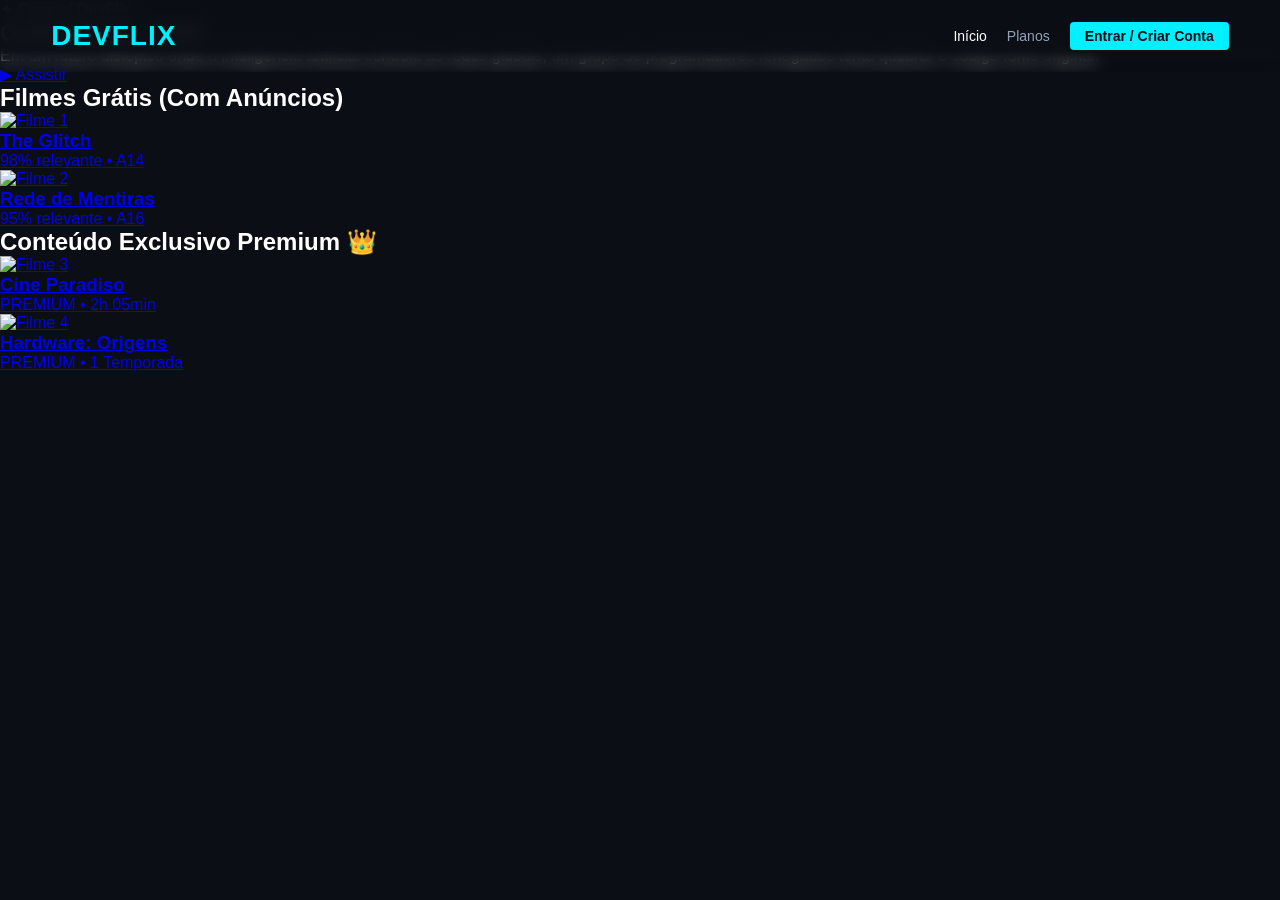
==== index.html @ c58fc50c "V1" ====
<!DOCTYPE html>
<html lang="pt-BR">
<head>
    <meta charset="UTF-8">
    <meta name="viewport" content="width=device-width, initial-scale=1.0">
    <title>DevFlix | Início</title>
    <link rel="stylesheet" href="global.css">
    <link rel="stylesheet" href="home.css">
</head>
<body>

    <header>
        <a href="index.html" class="logo">DevFlix</a>
        <ul class="menu-navegacao">
            <li><a href="index.html" class="ativo">Início</a></li>
            <li><a href="planos.html">Planos</a></li>
            <li><a href="login.html" class="btn-nav-destaque">Entrar / Criar Conta</a></li>
        </ul>
    </header>

    <section class="banner-destaque">
        <div class="conteudo-banner">
            <span class="badge-destaque">✦ Original DevFlix</span>
            <h1 class="titulo-destaque">CyberForge: 2026</h1>
            <p class="sinopse-destaque">Em um futuro distópico onde a inteligência artificial controla as redes globais, um grupo de programadores renegados tenta quebrar o código fonte original.</p>
            <a href="login.html" class="btn-assistir">▶ Assistir</a>
        </div>
    </section>

    <main class="container-categorias">
        <section>
            <h2 class="titulo-categoria">Filmes Grátis (Com Anúncios)</h2>
            <div class="grade-filmes">
                <a href="login.html" class="card-filme">
                    <img src="https://images.unsplash.com/photo-1542751371-adc38448a05e?auto=format&fit=crop&w=500&q=80" alt="Filme 1">
                    <div class="card-info-overlay">
                        <h3 class="card-titulo">The Glitch</h3>
                        <div class="card-metadados">98% relevante • A14</div>
                    </div>
                </a>
                <a href="login.html" class="card-filme">
                    <img src="https://images.unsplash.com/photo-1518709268805-4e9042af9f23?auto=format&fit=crop&w=500&q=80" alt="Filme 2">
                    <div class="card-info-overlay">
                        <h3 class="card-titulo">Rede de Mentiras</h3>
                        <div class="card-metadados">95% relevante • A16</div>
                    </div>
                </a>
            </div>
        </section>

        <section>
            <h2 class="titulo-categoria">Conteúdo Exclusivo Premium 👑</h2>
            <div class="grade-filmes">
                <a href="planos.html" class="card-filme card-premium">
                    <img src="https://images.unsplash.com/photo-1536440136628-849c177e76a1?auto=format&fit=crop&w=500&q=80" alt="Filme 3">
                    <div class="card-info-overlay">
                        <h3 class="card-titulo">Cine Paradiso</h3>
                        <div class="card-metadados"><span class="tag-premium">PREMIUM</span> • 2h 05min</div>
                    </div>
                </a>
                <a href="planos.html" class="card-filme card-premium">
                    <img src="https://images.unsplash.com/photo-1550745165-9bc0b252726f?auto=format&fit=crop&w=500&q=80" alt="Filme 4">
                    <div class="card-info-overlay">
                        <h3 class="card-titulo">Hardware: Origens</h3>
                        <div class="card-metadados"><span class="tag-premium">PREMIUM</span> • 1 Temporada</div>
                    </div>
                </a>
            </div>
        </section>
    </main>

</body>
</html>
---- global.css ----
* {
    margin: 0;
    padding: 0;
    box-sizing: border-box;
    font-family: 'Segoe UI', Roboto, sans-serif;
}

body {
    background-color: #0b0e14;
    color: #ffffff;
    overflow-x: hidden;
    padding-bottom: 50px;
}

/* NAVBAR GLOBAL (Igual em todas as páginas) */
header {
    position: fixed;
    top: 0;
    left: 0;
    width: 100%;
    z-index: 1000;
    background: linear-gradient(to bottom, rgba(11,14,20,0.95) 70%, rgba(11,14,20,0) 100%);
    backdrop-filter: blur(8px);
    display: flex;
    justify-content: space-between;
    align-items: center;
    padding: 20px 4%;
}

.logo {
    font-size: 28px;
    font-weight: 800;
    color: #00f0ff;
    text-transform: uppercase;
    text-decoration: none;
    letter-spacing: 1px;
}

.menu-navegacao {
    display: flex;
    list-style: none;
    gap: 20px;
    align-items: center;
}

.menu-navegacao a {
    color: #94a3b8;
    text-decoration: none;
    font-size: 14px;
    font-weight: 500;
    transition: 0.3s;
}

.menu-navegacao a:hover, .menu-navegacao a.ativo {
    color: #ffffff;
}

.btn-nav-destaque {
    background-color: #00f0ff;
    color: #0b0e14 !important;
    padding: 6px 15px;
    border-radius: 4px;
    font-weight: 600 !important;
}

.btn-nav-destaque:hover {
    box-shadow: 0 0 10px rgba(0, 240, 255, 0.5);
}
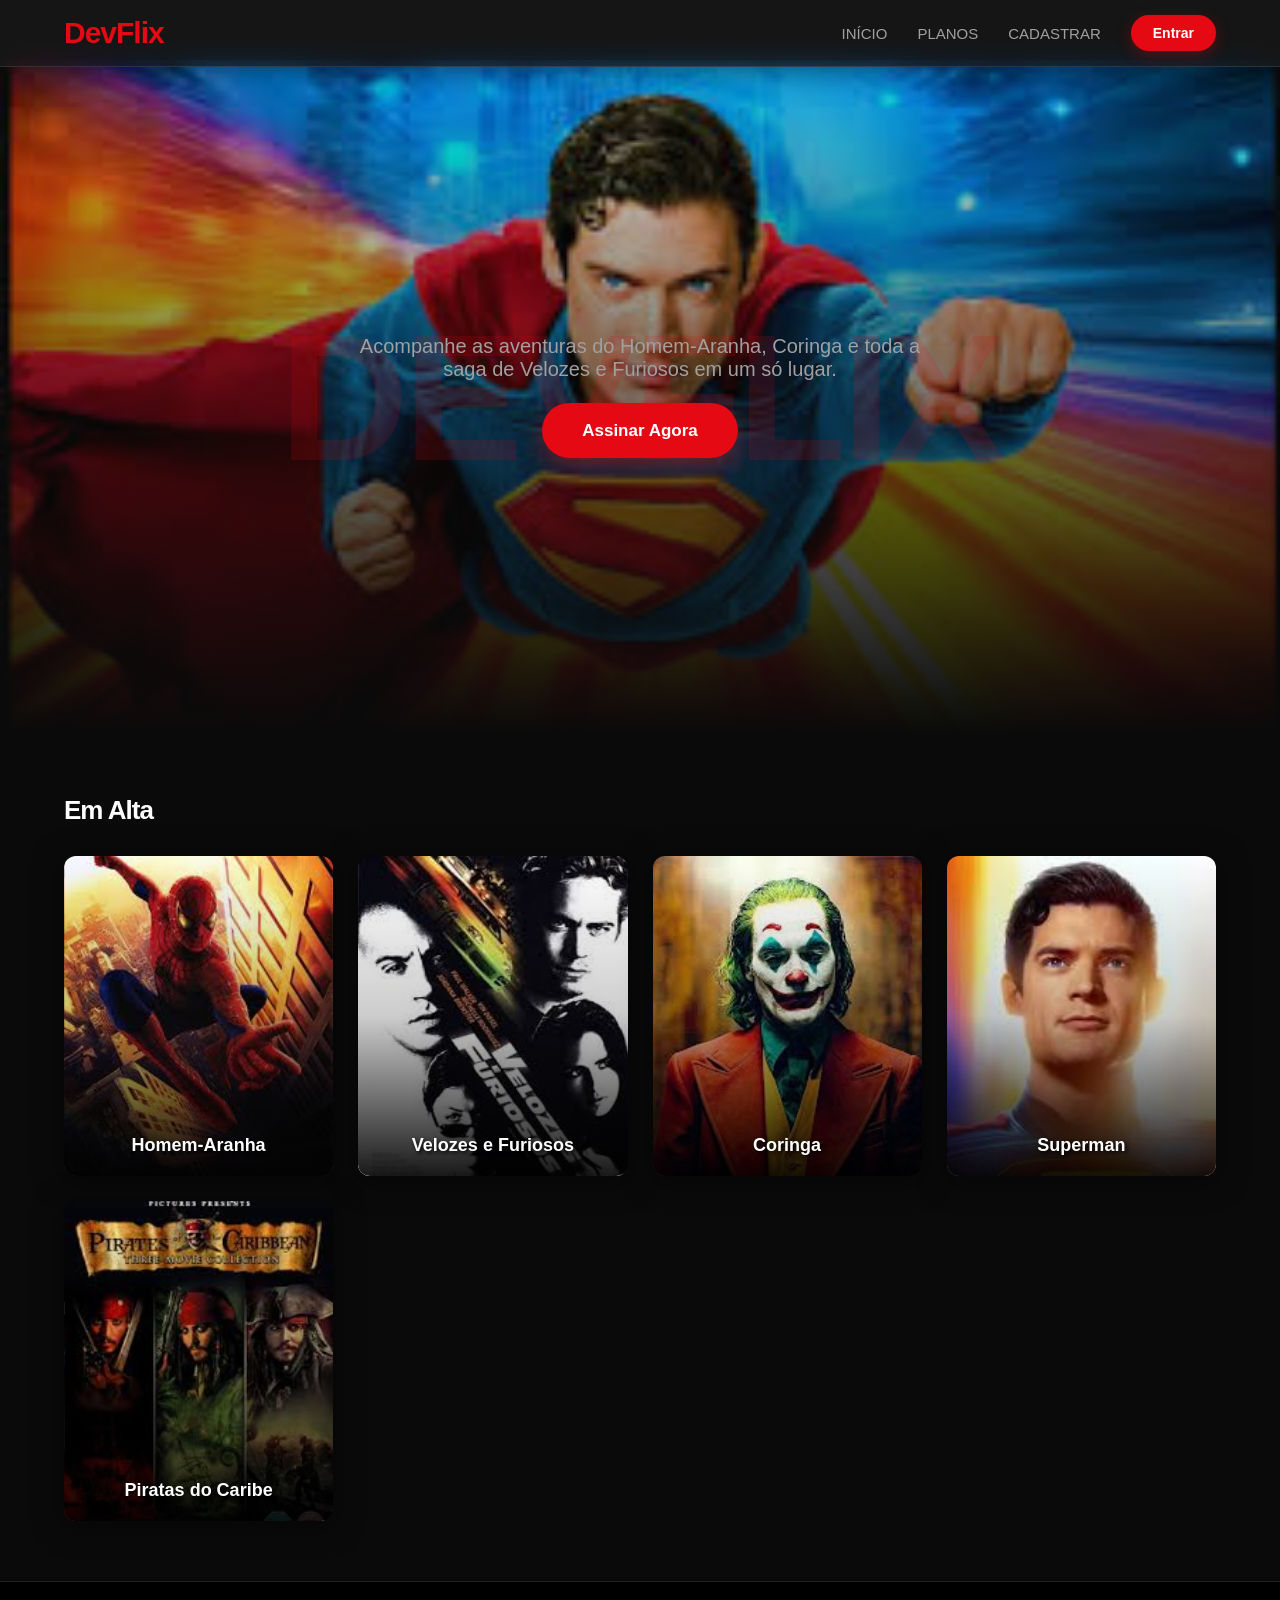
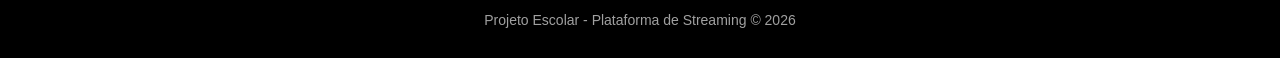
==== commit 9f96565f: "devflix" ====
--- a/index.html
+++ b/index.html
@@ -3,71 +3,89 @@
 <head>
     <meta charset="UTF-8">
     <meta name="viewport" content="width=device-width, initial-scale=1.0">
-    <title>DevFlix | Início</title>
-    <link rel="stylesheet" href="global.css">
-    <link rel="stylesheet" href="home.css">
+    <title>DevFlix - Início</title>
+    
+    
+    <link rel="stylesheet" href="style.css">
 </head>
 <body>
-
-    <header>
-        <a href="index.html" class="logo">DevFlix</a>
-        <ul class="menu-navegacao">
-            <li><a href="index.html" class="ativo">Início</a></li>
-            <li><a href="planos.html">Planos</a></li>
-            <li><a href="login.html" class="btn-nav-destaque">Entrar / Criar Conta</a></li>
-        </ul>
+    <header class="navbar">
+        <h1 class="logo">DevFlix</h1>
+        <nav>
+            <a href="index.html">Início</a>
+            <a href="planos.html">Planos</a>
+            <div class="nav-user">
+                <a href="perfil.html" class="user-profile-link">
+                    <div class="user-avatar user-avatar-display">U</div>
+                    <span class="user-name-display">Meu Perfil</span>
+                </a>
+                <a href="index.html" class="btn-sair">Sair</a>
+            </div>
+            <div class="nav-auth">
+                <a href="cadastro.html">Cadastrar</a>
+                <a href="login.html" class="btn-login">Entrar</a>
+            </div>
+        </nav>
     </header>
 
-    <section class="banner-destaque">
-        <div class="conteudo-banner">
-            <span class="badge-destaque">✦ Original DevFlix</span>
-            <h1 class="titulo-destaque">CyberForge: 2026</h1>
-            <p class="sinopse-destaque">Em um futuro distópico onde a inteligência artificial controla as redes globais, um grupo de programadores renegados tenta quebrar o código fonte original.</p>
-            <a href="login.html" class="btn-assistir">▶ Assistir</a>
-        </div>
-    </section>
-
-    <main class="container-categorias">
-        <section>
-            <h2 class="titulo-categoria">Filmes Grátis (Com Anúncios)</h2>
-            <div class="grade-filmes">
-                <a href="login.html" class="card-filme">
-                    <img src="https://images.unsplash.com/photo-1542751371-adc38448a05e?auto=format&fit=crop&w=500&q=80" alt="Filme 1">
-                    <div class="card-info-overlay">
-                        <h3 class="card-titulo">The Glitch</h3>
-                        <div class="card-metadados">98% relevante • A14</div>
-                    </div>
-                </a>
-                <a href="login.html" class="card-filme">
-                    <img src="https://images.unsplash.com/photo-1518709268805-4e9042af9f23?auto=format&fit=crop&w=500&q=80" alt="Filme 2">
-                    <div class="card-info-overlay">
-                        <h3 class="card-titulo">Rede de Mentiras</h3>
-                        <div class="card-metadados">95% relevante • A16</div>
-                    </div>
-                </a>
+    <main>
+        <section class="banner">
+            <div class="banner-marca-dagua">DEVFLIX</div>
+            <div class="banner-conteudo">
+                <p>Acompanhe as aventuras do Homem-Aranha, Coringa e toda a saga de Velozes e Furiosos em um só lugar.</p>
+                <a href="planos.html" class="btn-destaque">Assinar Agora</a>
             </div>
         </section>
 
-        <section>
-            <h2 class="titulo-categoria">Conteúdo Exclusivo Premium 👑</h2>
-            <div class="grade-filmes">
-                <a href="planos.html" class="card-filme card-premium">
-                    <img src="https://images.unsplash.com/photo-1536440136628-849c177e76a1?auto=format&fit=crop&w=500&q=80" alt="Filme 3">
-                    <div class="card-info-overlay">
-                        <h3 class="card-titulo">Cine Paradiso</h3>
-                        <div class="card-metadados"><span class="tag-premium">PREMIUM</span> • 2h 05min</div>
-                    </div>
-                </a>
-                <a href="planos.html" class="card-filme card-premium">
-                    <img src="https://images.unsplash.com/photo-1550745165-9bc0b252726f?auto=format&fit=crop&w=500&q=80" alt="Filme 4">
-                    <div class="card-info-overlay">
-                        <h3 class="card-titulo">Hardware: Origens</h3>
-                        <div class="card-metadados"><span class="tag-premium">PREMIUM</span> • 1 Temporada</div>
-                    </div>
-                </a>
-            </div>
-        </section>
+        <section class="catalogo">
+    <h3>Em Alta</h3>
+    <div class="grade-filmes">
+        <div class="filme homem-aranha" title="Homem-Aranha">
+            <span class="filme-titulo">Homem-Aranha</span>
+        </div>
+        
+        <div class="filme velozes-e-furiosos" title="Velozes e Furiosos">
+            <span class="filme-titulo">Velozes e Furiosos</span>
+        </div>
+        
+        <div class="filme coringa" title="Coringa">
+            <span class="filme-titulo">Coringa</span>
+        </div>
+        
+        <div class="filme superman" title="Superman">
+            <span class="filme-titulo">Superman</span>
+        </div>
+        
+        <div class="filme piratas-do-caribe" title="Piratas do Caribe">
+            <span class="filme-titulo">Piratas do Caribe</span>
+        </div>
+    </div>
+</section>
     </main>
 
+    <footer>
+        <p>Projeto Escolar - Plataforma de Streaming &copy; 2026</p>
+    </footer>
+
+    <div id="login-sucesso" class="modal-login-sucesso">
+        <div class="modal-login-sucesso-card">
+            <h2>✅ Login Efetuado!</h2>
+            <p>Bem-vindo de volta à DevFlix.</p>
+            <a href="#logado" class="btn-login btn-fechar-login">Continuar Assistindo</a>
+        </div>
+    </div>
+
+    <div id="logado" style="display: none;"></div>
+
+    <script>
+        window.addEventListener('load', () => {
+            const nomeSalvo = localStorage.getItem('devflix_nome');
+            if (nomeSalvo) {
+                document.querySelectorAll('.user-name-display').forEach(el => el.innerText = nomeSalvo);
+                const inicial = nomeSalvo.charAt(0).toUpperCase();
+                document.querySelectorAll('.user-avatar-display').forEach(el => el.innerText = inicial);
+            }
+        });
+    </script>
 </body>
 </html>
--- a/style.css
+++ b/style.css
@@ -0,0 +1,540 @@
+:root {
+    --fundo-profundo: #0a0a0a;
+    --fundo-cartao: #1a1a1a;
+    --texto-principal: #ffffff;
+    --texto-secundario: #a0a0a0;
+    --cor-destaque: #e50914;
+    --sombra-suave: 0 4px 30px rgba(0, 0, 0, 0.5);
+    --efeito-vidro: blur(10px) saturate(180%);
+    --fundo-vidro: rgba(26, 26, 26, 0.75);
+}
+
+* {
+    margin: 0;
+    padding: 0;
+    box-sizing: border-box;
+    font-family: 'Montserrat', 'Roboto', 'Segoe UI', Tahoma, sans-serif;
+}
+
+body {
+    background-color: var(--fundo-profundo);
+    color: var(--texto-principal);
+    display: flex;
+    flex-direction: column;
+    min-height: 100vh;
+}
+
+a {
+    text-decoration: none;
+    color: var(--texto-principal);
+    transition: all 0.3s ease;
+}
+
+a:hover {
+    color: var(--cor-destaque);
+}
+
+.navbar {
+    display: flex;
+    justify-content: space-between;
+    align-items: center;
+    padding: 15px 5%;
+    background-color: var(--fundo-vidro);
+    backdrop-filter: var(--efeito-vidro);
+    -webkit-backdrop-filter: var(--efeito-vidro);
+    position: fixed;
+    top: 0;
+    width: 100%;
+    z-index: 1000;
+    border-bottom: 1px solid rgba(255, 255, 255, 0.1);
+    box-shadow: var(--sombra-suave);
+}
+
+.logo {
+    color: var(--cor-destaque);
+    font-size: 30px;
+    font-weight: 900;
+    letter-spacing: -1px;
+}
+
+.navbar nav {
+    display: flex;
+    gap: 30px;
+    align-items: center;
+}
+
+.navbar nav a:not(.btn-login) {
+    font-size: 15px;
+    font-weight: 500;
+    text-transform: uppercase;
+    color: var(--texto-secundario);
+}
+
+.btn-login {
+    background-color: var(--cor-destaque);
+    padding: 10px 22px;
+    border-radius: 50px;
+    font-weight: 700;
+    font-size: 14px;
+    box-shadow: 0 4px 15px rgba(229, 9, 20, 0.3);
+}
+
+.btn-login:hover {
+    background-color: #b20710;
+    transform: translateY(-2px);
+}
+
+footer {
+    margin-top: auto; 
+    text-align: center;
+    padding: 30px;
+    background-color: #000;
+    font-size: 14px;
+    color: var(--texto-secundario);
+    border-top: 1px solid #222;
+}
+
+.banner {
+    height: 75vh;
+    display: flex;
+    align-items: center;
+    justify-content: center;
+    text-align: center;
+    background: linear-gradient(180deg, rgba(10,10,10,0.1) 0%, rgba(10,10,10,1) 100%), url('img/banner.jpg') center/cover no-repeat;
+    padding: 0 10% 20px;
+    margin-top: 60px; 
+    position: relative;
+    overflow: hidden;
+}
+
+.banner-marca-dagua {
+    position: absolute;
+    font-size: 14vw;
+    font-weight: 900;
+    color: rgba(229, 9, 20, 0.15);
+    z-index: 0;
+    user-select: none;
+    letter-spacing: -5px;
+    top: 50%;
+    transform: translateY(-50%);
+}
+
+.banner-conteudo {
+    z-index: 1;
+    position: relative;
+}
+
+.banner-conteudo h2 {
+    font-size: 50px;
+    font-weight: 800;
+    letter-spacing: -2px;
+    margin-bottom: 20px;
+    line-height: 1.1;
+}
+
+.banner-conteudo p {
+    font-size: 20px;
+    color: var(--texto-secundario);
+    margin-bottom: 40px;
+    max-width: 600px;
+    margin-left: auto;
+    margin-right: auto;
+}
+
+.btn-destaque {
+    background-color: var(--cor-destaque);
+    color: white;
+    padding: 18px 40px;
+    font-size: 17px;
+    font-weight: 700;
+    border-radius: 50px;
+    box-shadow: 0 10px 25px rgba(229, 9, 20, 0.4);
+}
+
+.btn-destaque:hover {
+    background-color: #b20710;
+    transform: scale(1.03);
+}
+
+.catalogo {
+    padding: 60px 5%;
+}
+
+.catalogo h3 {
+    font-size: 26px;
+    font-weight: 700;
+    margin-bottom: 30px;
+    letter-spacing: -1px;
+}
+
+.grade-filmes {
+    display: grid;
+    grid-template-columns: repeat(auto-fill, minmax(220px, 1fr));
+    gap: 25px;
+}
+
+.filme {
+    background-color: var(--fundo-cartao);
+    height: 320px;
+    border-radius: 12px;
+    display: flex;
+    flex-direction: column;
+    align-items: center;
+    justify-content: flex-end;
+    padding: 20px;
+    cursor: pointer;
+    box-shadow: var(--sombra-suave);
+    transition: all 0.4s cubic-bezier(0.165, 0.84, 0.44, 1);
+    position: relative;
+    overflow: hidden;
+    background-size: cover;
+    background-position: center;
+    background-color: #1a1a1a;
+}
+
+.filme.homem-aranha { background-image: url('img/homem-aranha.jpg'); }
+.filme.velozes-e-furiosos { background-image: url('img/velozes-e-furiosos.jpg'); }
+.filme.coringa { background-image: url('img/coringa.jpg'); }
+.filme.superman { background-image: url('img/superman.jpg'); }
+.filme.piratas-do-caribe { background-image: url('img/piratas-do-caribe.jpg'); }
+
+.filme::before {
+    content: '';
+    position: absolute;
+    top: 0; left: 0; width: 100%; height: 100%;
+    background: linear-gradient(to top, rgba(0,0,0,0.9) 0%, rgba(0,0,0,0.2) 50%, rgba(0,0,0,0) 100%);
+    border-radius: 12px;
+    z-index: 1;
+}
+
+.filme::after {
+    content: '';
+    position: absolute;
+    top: 0; left: 0; width: 100%; height: 100%;
+    background: linear-gradient(180deg, rgba(229,9,20,0) 50%, rgba(229,9,20,0.15) 100%);
+    opacity: 0;
+    transition: opacity 0.4s ease;
+    z-index: 2;
+}
+
+.filme-titulo {
+    z-index: 3;
+    color: white;
+    font-size: 18px;
+    font-weight: bold;
+    text-shadow: 2px 2px 4px #000;
+    text-align: center;
+    width: 100%;
+}
+
+.filme:hover {
+    transform: translateY(-8px) scale(1.02);
+    box-shadow: 0 12px 40px rgba(0, 0, 0, 0.7);
+}
+
+.filme:hover::after {
+    opacity: 1;
+}
+
+.auth-container {
+    display: flex;
+    justify-content: center;
+    align-items: center;
+    flex: 1;
+    padding: 120px 20px 40px;
+}
+
+.login-box {
+    background-color: rgba(0, 0, 0, 0.75);
+    padding: 50px;
+    border-radius: 8px;
+    width: 100%;
+    max-width: 400px;
+    border: 1px solid #222222;
+}
+
+.login-box h2 {
+    font-size: 30px;
+    margin-bottom: 25px;
+    font-weight: 700;
+}
+
+.input-grupo {
+    margin-bottom: 20px;
+}
+
+.input-grupo label {
+    display: block;
+    margin-bottom: 8px;
+    color: #aaaaaa;
+    font-size: 14px;
+}
+
+.input-grupo input {
+    width: 100%;
+    padding: 12px;
+    background-color: #333333;
+    border: none;
+    border-radius: 4px;
+    color: white;
+    font-size: 16px;
+    transition: 0.3s;
+}
+
+.input-grupo input:focus {
+    background-color: #444444;
+    outline: 2px solid var(--cor-destaque);
+}
+
+.btn-submit {
+    width: 100%;
+    background-color: var(--cor-destaque);
+    color: white;
+    border: none;
+    padding: 14px;
+    font-size: 16px;
+    font-weight: bold;
+    border-radius: 4px;
+    cursor: pointer;
+    margin-top: 15px;
+    transition: 0.2s;
+}
+
+.btn-submit:hover {
+    background-color: #b20710;
+}
+
+.modal-sucesso {
+    position: fixed;
+    top: 0;
+    left: 0;
+    width: 100%;
+    height: 100%;
+    background-color: rgba(0, 0, 0, 0.9);
+    display: none;
+    justify-content: center;
+    align-items: center;
+    z-index: 2000;
+    backdrop-filter: blur(10px);
+}
+
+.modal-sucesso:target {
+    display: flex;
+}
+
+.modal-sucesso-card {
+    background-color: var(--fundo-cartao);
+    padding: 50px;
+    border-radius: 15px;
+    text-align: center;
+    border: 1px solid #2ecc71;
+    box-shadow: 0 0 40px rgba(46, 204, 113, 0.2);
+    max-width: 400px;
+}
+
+.modal-sucesso-card h2 {
+    color: #2ecc71;
+    margin-bottom: 15px;
+    font-size: 28px;
+}
+
+.modal-sucesso-card p {
+    color: var(--texto-secundario);
+    margin-bottom: 30px;
+}
+
+.modal-sucesso-card .btn-fechar {
+    background-color: #2ecc71;
+    display: inline-block;
+    padding: 10px 20px;
+    border-radius: 5px;
+}
+
+.planos-container {
+    display: flex; 
+    justify-content: center; 
+    gap: 30px; 
+    padding: 40px 20px; 
+    flex-wrap: wrap; 
+    margin-top: 100px;
+}
+
+.card-plano {
+    background-color: var(--fundo-cartao); 
+    border: 1px solid rgba(255,255,255,0.05);
+    border-radius: 12px; 
+    padding: 40px; 
+    width: 320px; 
+    text-align: center;
+    box-shadow: var(--sombra-suave); 
+    transition: 0.3s;
+}
+
+.card-plano:hover {
+    transform: translateY(-10px); 
+    border-color: var(--cor-destaque);
+    box-shadow: 0 12px 40px rgba(229, 9, 20, 0.2);
+}
+
+.card-plano h3 { font-size: 28px; margin-bottom: 15px; color: var(--cor-destaque); }
+.preco { font-size: 38px; font-weight: 800; margin-bottom: 20px; }
+
+.btn-assinar {
+    display: inline-block; 
+    background-color: var(--cor-destaque); 
+    color: white;
+    padding: 15px 30px; 
+    border-radius: 50px; 
+    font-weight: bold; 
+    margin-top: 25px;
+    cursor: pointer; 
+    border: none; 
+    font-size: 16px; 
+    transition: 0.2s; 
+    width: 100%;
+    text-align: center;
+}
+
+.btn-assinar:hover { background-color: #b20710; transform: scale(1.05); }
+
+.modal-login-sucesso {
+    position: fixed;
+    top: 0;
+    left: 0;
+    width: 100%;
+    height: 100%;
+    background-color: rgba(0, 0, 0, 0.9);
+    display: none;
+    justify-content: center;
+    align-items: center;
+    z-index: 2000;
+    backdrop-filter: blur(10px);
+}
+
+.modal-login-sucesso:target {
+    display: flex;
+}
+
+.modal-login-sucesso-card {
+    background-color: var(--fundo-cartao);
+    padding: 50px;
+    border-radius: 15px;
+    text-align: center;
+    border: 1px solid #2ecc71;
+    box-shadow: 0 0 40px rgba(46, 204, 113, 0.2);
+    max-width: 400px;
+}
+
+.modal-login-sucesso-card h2 {
+    color: #2ecc71;
+    margin-bottom: 15px;
+    font-size: 28px;
+}
+
+.modal-login-sucesso-card p {
+    color: var(--texto-secundario);
+    margin-bottom: 30px;
+}
+
+.modal-login-sucesso-card .btn-fechar-login {
+    background-color: #2ecc71;
+    display: inline-block;
+    padding: 10px 20px;
+    border-radius: 5px;
+}
+
+.nav-user { display: none; }
+.nav-auth { display: flex; align-items: center; gap: 30px; }
+
+body:has(#login-sucesso:target) .nav-auth,
+body:has(#sucesso:target) .nav-auth,
+body:has(#logado:target) .nav-auth,
+.page-perfil .nav-auth { 
+    display: none !important; 
+}
+
+body:has(#login-sucesso:target) .nav-user,
+body:has(#sucesso:target) .nav-user,
+body:has(#logado:target) .nav-user,
+.page-perfil .nav-user { 
+    display: flex !important; 
+    align-items: center; 
+    gap: 20px; 
+}
+
+.user-profile-link {
+    display: flex;
+    align-items: center;
+    gap: 10px;
+    font-weight: 600;
+}
+
+.user-avatar {
+    width: 32px;
+    height: 32px;
+    background-color: var(--cor-destaque);
+    border-radius: 50%;
+    display: flex;
+    align-items: center;
+    justify-content: center;
+    font-size: 14px;
+    color: white;
+}
+
+.btn-sair {
+    font-size: 13px !important;
+    color: var(--texto-secundario) !important;
+    border: 1px solid rgba(255,255,255,0.2);
+    padding: 5px 15px;
+    border-radius: 4px;
+}
+
+.btn-sair:hover {
+    border-color: var(--cor-destaque);
+}
+
+.modal-perfil-sucesso {
+    position: fixed;
+    top: 0;
+    left: 0;
+    width: 100%;
+    height: 100%;
+    background-color: rgba(0, 0, 0, 0.9);
+    display: none;
+    justify-content: center;
+    align-items: center;
+    z-index: 2000;
+    backdrop-filter: blur(10px);
+}
+
+.modal-perfil-sucesso:target {
+    display: flex;
+}
+
+.modal-perfil-sucesso-card {
+    background-color: var(--fundo-cartao);
+    padding: 50px;
+    border-radius: 15px;
+    text-align: center;
+    border: 1px solid #3498db;
+    box-shadow: 0 0 40px rgba(52, 152, 219, 0.2);
+    max-width: 400px;
+}
+
+.modal-perfil-sucesso-card h2 {
+    color: #3498db;
+    margin-bottom: 15px;
+    font-size: 28px;
+}
+
+.modal-perfil-sucesso-card p {
+    color: var(--texto-secundario);
+    margin-bottom: 30px;
+}
+
+.modal-perfil-sucesso-card .btn-fechar-perfil {
+    background-color: #3498db;
+    display: inline-block;
+    padding: 10px 20px;
+    border-radius: 5px;
+}
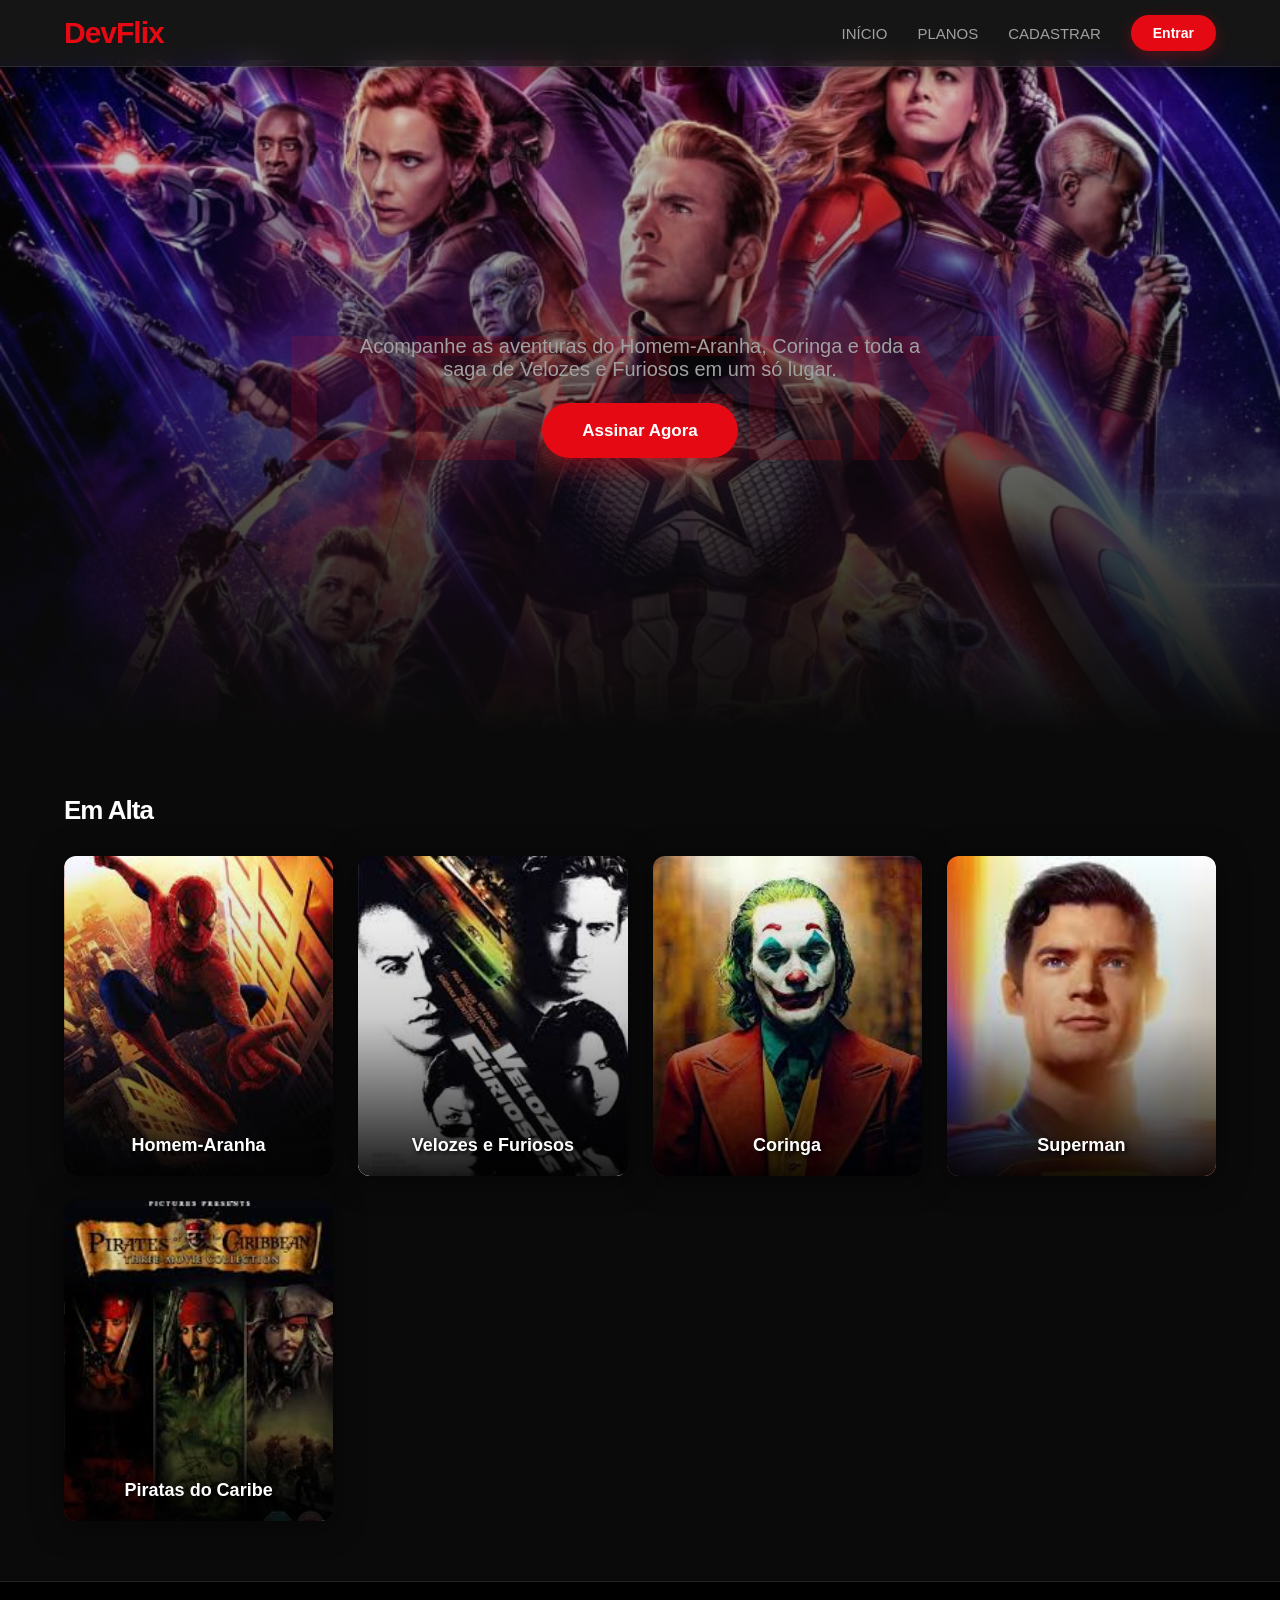
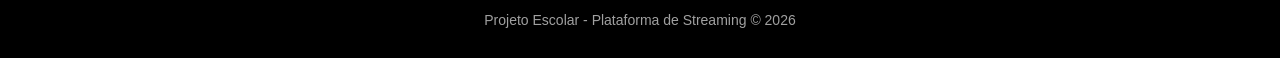
==== commit 03d3c965: "DevFlix" ====
--- a/index.html
+++ b/index.html
@@ -76,16 +76,5 @@
     </div>
 
     <div id="logado" style="display: none;"></div>
-
-    <script>
-        window.addEventListener('load', () => {
-            const nomeSalvo = localStorage.getItem('devflix_nome');
-            if (nomeSalvo) {
-                document.querySelectorAll('.user-name-display').forEach(el => el.innerText = nomeSalvo);
-                const inicial = nomeSalvo.charAt(0).toUpperCase();
-                document.querySelectorAll('.user-avatar-display').forEach(el => el.innerText = inicial);
-            }
-        });
-    </script>
 </body>
 </html>
--- a/style.css
+++ b/style.css
@@ -100,11 +100,12 @@
     align-items: center;
     justify-content: center;
     text-align: center;
-    background: linear-gradient(180deg, rgba(10,10,10,0.1) 0%, rgba(10,10,10,1) 100%), url('img/banner.jpg') center/cover no-repeat;
+    background: linear-gradient(180deg, rgba(10,10,10,0.1) 0%, rgba(10,10,10,1) 100%), url('img/banner.png') center/cover no-repeat;
     padding: 0 10% 20px;
     margin-top: 60px; 
     position: relative;
     overflow: hidden;
+    animation: bannerFadeIn 1.5s ease-in-out;
 }
 
 .banner-marca-dagua {
@@ -251,6 +252,12 @@
     width: 100%;
     max-width: 400px;
     border: 1px solid #222222;
+    transition: transform 0.3s ease, box-shadow 0.3s ease;
+}
+
+.login-box:hover {
+    transform: scale(1.02);
+    box-shadow: 0 10px 40px rgba(0, 0, 0, 0.8);
 }
 
 .login-box h2 {
@@ -302,6 +309,25 @@
 
 .btn-submit:hover {
     background-color: #b20710;
+    transform: scale(1.03);
+}
+
+@keyframes bannerFadeIn {
+    from { opacity: 0; }
+    to { opacity: 1; }
+}
+
+@keyframes shake {
+    0%, 100% { transform: translateX(0); }
+    25% { transform: translateX(-6px); }
+    50% { transform: translateX(6px); }
+    75% { transform: translateX(-6px); }
+}
+
+/* Dispara o tremor nos inputs inválidos quando o usuário tenta clicar no botão de enviar */
+form:has(.btn-submit:active) .input-grupo input:invalid {
+    animation: shake 0.2s ease-in-out;
+    outline: 2px solid var(--cor-destaque);
 }
 
 .modal-sucesso {
@@ -537,4 +563,82 @@
     display: inline-block;
     padding: 10px 20px;
     border-radius: 5px;
-}+}
+
+/* Estilos para Métodos de Pagamento */
+.metodo-pagamento {
+    display: flex;
+    gap: 10px;
+    margin-bottom: 25px;
+}
+
+.btn-metodo {
+    flex: 1;
+    padding: 12px;
+    background-color: #333;
+    border: 1px solid #444;
+    color: white;
+    font-weight: 600;
+    border-radius: 4px;
+    cursor: pointer;
+    transition: 0.3s;
+}
+
+.btn-metodo.active {
+    background-color: var(--cor-destaque);
+    border-color: var(--cor-destaque);
+}
+
+.pix-qrcode {
+    background-color: white;
+    padding: 15px;
+    border-radius: 10px;
+    display: inline-block;
+    margin-bottom: 15px;
+}
+
+/* Lógica de Abas sem JavaScript */
+.tabs-pagamento input[type="radio"] {
+    display: none;
+}
+
+.abas-labels {
+    display: flex;
+    gap: 10px;
+    margin-bottom: 25px;
+}
+
+.abas-labels label {
+    flex: 1;
+    padding: 12px;
+    background-color: #333;
+    border: 1px solid #444;
+    color: white;
+    font-weight: 600;
+    border-radius: 4px;
+    cursor: pointer;
+    text-align: center;
+    transition: 0.3s;
+}
+
+/* Esconde os conteúdos por padrão */
+.conteudo-cartao, .conteudo-pix {
+    display: none;
+}
+
+/* Mostra o conteúdo baseado no rádio selecionado */
+#tab-cartao:checked ~ .abas-labels .label-cartao,
+#tab-pix:checked ~ .abas-labels .label-pix {
+    background-color: var(--cor-destaque);
+    border-color: var(--cor-destaque);
+}
+
+#tab-cartao:checked ~ .conteudo-cartao {
+    display: block;
+}
+
+#tab-pix:checked ~ .conteudo-pix {
+    display: block;
+}
+
+.modal-sucesso:target { display: flex; }
